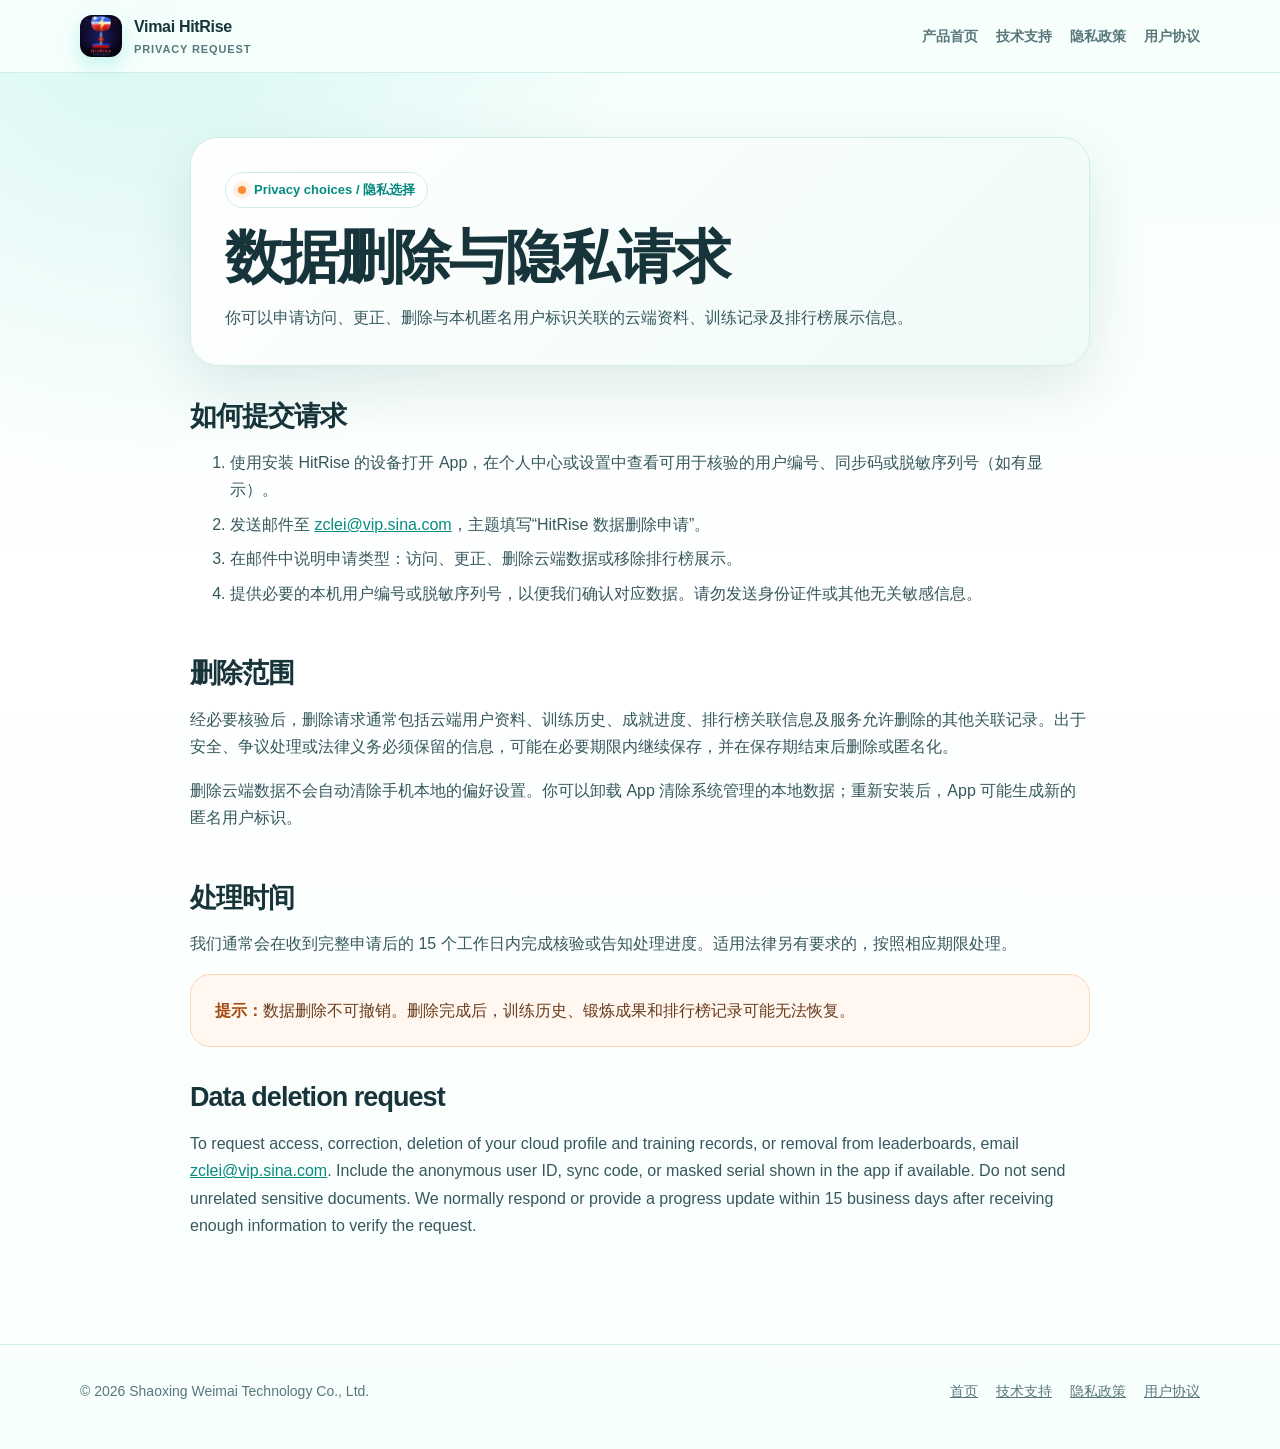
==== docs/data-deletion.html @ 072f4d4e "Prepare iOS App Store submission" ====
<!doctype html>
<html lang="zh-CN">
<head>
  <meta charset="utf-8">
  <meta name="viewport" content="width=device-width, initial-scale=1">
  <meta name="description" content="申请访问、更正或删除 Vimai HitRise 云端用户资料和训练数据。">
  <meta name="theme-color" content="#10bdaa">
  <title>数据删除与隐私请求｜Vimai HitRise</title>
  <link rel="icon" href="./assets/app-icon.png">
  <link rel="stylesheet" href="./assets/site.css">
</head>
<body>
  <header class="site-header">
    <div class="shell">
      <a class="brand" href="./"><img src="./assets/app-icon.png" alt="Vimai HitRise 图标"><span>Vimai HitRise<small>Privacy Request</small></span></a>
      <nav class="nav" aria-label="主导航"><a href="./">产品首页</a><a href="./support.html">技术支持</a><a href="./privacy.html">隐私政策</a><a href="./terms.html">用户协议</a></nav>
    </div>
  </header>

  <main class="article">
    <header class="article-header">
      <span class="eyebrow">Privacy choices / 隐私选择</span>
      <h1>数据删除与隐私请求</h1>
      <p>你可以申请访问、更正、删除与本机匿名用户标识关联的云端资料、训练记录及排行榜展示信息。</p>
    </header>

    <section>
      <h2>如何提交请求</h2>
      <ol>
        <li>使用安装 HitRise 的设备打开 App，在个人中心或设置中查看可用于核验的用户编号、同步码或脱敏序列号（如有显示）。</li>
        <li>发送邮件至 <a href="mailto:zclei@vip.sina.com?subject=HitRise%20数据删除申请">zclei@vip.sina.com</a>，主题填写“HitRise 数据删除申请”。</li>
        <li>在邮件中说明申请类型：访问、更正、删除云端数据或移除排行榜展示。</li>
        <li>提供必要的本机用户编号或脱敏序列号，以便我们确认对应数据。请勿发送身份证件或其他无关敏感信息。</li>
      </ol>
    </section>

    <section>
      <h2>删除范围</h2>
      <p>经必要核验后，删除请求通常包括云端用户资料、训练历史、成就进度、排行榜关联信息及服务允许删除的其他关联记录。出于安全、争议处理或法律义务必须保留的信息，可能在必要期限内继续保存，并在保存期结束后删除或匿名化。</p>
      <p>删除云端数据不会自动清除手机本地的偏好设置。你可以卸载 App 清除系统管理的本地数据；重新安装后，App 可能生成新的匿名用户标识。</p>
    </section>

    <section>
      <h2>处理时间</h2>
      <p>我们通常会在收到完整申请后的 15 个工作日内完成核验或告知处理进度。适用法律另有要求的，按照相应期限处理。</p>
      <div class="notice"><strong>提示：</strong>数据删除不可撤销。删除完成后，训练历史、锻炼成果和排行榜记录可能无法恢复。</div>
    </section>

    <section lang="en">
      <h2>Data deletion request</h2>
      <p>To request access, correction, deletion of your cloud profile and training records, or removal from leaderboards, email <a href="mailto:zclei@vip.sina.com?subject=HitRise%20Data%20Deletion%20Request">zclei@vip.sina.com</a>. Include the anonymous user ID, sync code, or masked serial shown in the app if available. Do not send unrelated sensitive documents. We normally respond or provide a progress update within 15 business days after receiving enough information to verify the request.</p>
    </section>
  </main>

  <footer class="site-footer"><div class="shell footer-grid"><div>© 2026 Shaoxing Weimai Technology Co., Ltd.</div><div class="footer-links"><a href="./">首页</a><a href="./support.html">技术支持</a><a href="./privacy.html">隐私政策</a><a href="./terms.html">用户协议</a></div></div></footer>
</body>
</html>
---- docs/assets/site.css ----
:root {
  color-scheme: light;
  --ink: #17343b;
  --muted: #58777b;
  --soft: #effbf8;
  --paper: #f8fffd;
  --panel: #ffffff;
  --line: #cceee7;
  --brand: #10bdaa;
  --brand-dark: #078b80;
  --hot: #ff8a32;
  --navy: #092833;
  --shadow: 0 22px 60px rgba(18, 92, 84, 0.12);
}

* { box-sizing: border-box; }

html { scroll-behavior: smooth; }

body {
  margin: 0;
  font-family: -apple-system, BlinkMacSystemFont, "SF Pro Display", "Segoe UI", "PingFang SC", "Microsoft YaHei", sans-serif;
  color: var(--ink);
  background:
    radial-gradient(circle at 12% 0%, rgba(16, 189, 170, 0.13), transparent 30rem),
    linear-gradient(180deg, #f4fffc 0%, #ffffff 42%, #f7fffd 100%);
  line-height: 1.72;
}

a { color: var(--brand-dark); }
a:hover { color: var(--hot); }

.shell {
  width: min(1120px, calc(100% - 36px));
  margin: 0 auto;
}

.site-header {
  position: sticky;
  top: 0;
  z-index: 20;
  background: rgba(248, 255, 253, 0.88);
  border-bottom: 1px solid rgba(204, 238, 231, 0.9);
  backdrop-filter: blur(18px);
}

.site-header .shell {
  min-height: 72px;
  display: flex;
  align-items: center;
  justify-content: space-between;
  gap: 24px;
}

.brand {
  display: inline-flex;
  align-items: center;
  gap: 12px;
  color: var(--ink);
  text-decoration: none;
  font-weight: 900;
  letter-spacing: -0.02em;
}

.brand img {
  width: 42px;
  height: 42px;
  border-radius: 12px;
  box-shadow: 0 8px 18px rgba(16, 189, 170, 0.2);
}

.brand small {
  display: block;
  color: var(--muted);
  font-size: 11px;
  font-weight: 700;
  letter-spacing: 0.08em;
  text-transform: uppercase;
}

.nav {
  display: flex;
  align-items: center;
  gap: 18px;
  font-size: 14px;
  font-weight: 750;
}

.nav a { color: var(--muted); text-decoration: none; }
.nav a[aria-current="page"], .nav a:hover { color: var(--brand-dark); }

.hero {
  position: relative;
  overflow: hidden;
  padding: 92px 0 72px;
}

.hero::after {
  content: "";
  position: absolute;
  width: 440px;
  height: 440px;
  right: -180px;
  top: -160px;
  border: 70px solid rgba(255, 138, 50, 0.08);
  border-radius: 50%;
}

.hero-grid {
  position: relative;
  z-index: 1;
  display: grid;
  grid-template-columns: minmax(0, 1.2fr) minmax(320px, 0.8fr);
  gap: 64px;
  align-items: center;
}

.eyebrow {
  display: inline-flex;
  align-items: center;
  gap: 8px;
  padding: 6px 12px;
  border: 1px solid var(--line);
  border-radius: 999px;
  background: rgba(255,255,255,0.84);
  color: var(--brand-dark);
  font-size: 13px;
  font-weight: 850;
}

.eyebrow::before {
  content: "";
  width: 8px;
  height: 8px;
  border-radius: 50%;
  background: var(--hot);
  box-shadow: 0 0 0 5px rgba(255, 138, 50, 0.12);
}

h1, h2, h3 { line-height: 1.2; letter-spacing: -0.035em; }

h1 {
  max-width: 760px;
  margin: 22px 0 18px;
  font-size: clamp(44px, 7vw, 78px);
}

.gradient-text {
  background: linear-gradient(110deg, var(--brand-dark), var(--brand), var(--hot));
  -webkit-background-clip: text;
  color: transparent;
}

.lead {
  max-width: 720px;
  margin: 0;
  color: var(--muted);
  font-size: clamp(17px, 2.2vw, 21px);
}

.actions {
  display: flex;
  flex-wrap: wrap;
  gap: 12px;
  margin-top: 30px;
}

.button {
  display: inline-flex;
  align-items: center;
  justify-content: center;
  min-height: 48px;
  padding: 0 20px;
  border: 1px solid var(--line);
  border-radius: 15px;
  background: var(--panel);
  color: var(--ink);
  text-decoration: none;
  font-weight: 850;
  box-shadow: 0 10px 24px rgba(10, 86, 78, 0.08);
}

.button.primary {
  border-color: var(--brand);
  color: white;
  background: linear-gradient(135deg, var(--brand), var(--brand-dark));
}

.device-card {
  position: relative;
  min-height: 390px;
  padding: 28px;
  border: 1px solid rgba(255,255,255,0.14);
  border-radius: 34px;
  color: white;
  background:
    radial-gradient(circle at 80% 10%, rgba(255, 138, 50, 0.45), transparent 180px),
    linear-gradient(145deg, #123e47, #071e29 72%);
  box-shadow: 0 36px 80px rgba(7, 30, 41, 0.28);
}

.device-card::after {
  content: "";
  position: absolute;
  inset: 20% 16% 12%;
  border: 1px solid rgba(102, 245, 225, 0.35);
  border-radius: 50%;
  box-shadow: 0 0 0 38px rgba(16, 189, 170, 0.08), 0 0 0 78px rgba(16, 189, 170, 0.04);
}

.device-card > * { position: relative; z-index: 1; }

.device-label {
  color: #9deee3;
  font-size: 12px;
  font-weight: 850;
  letter-spacing: 0.12em;
  text-transform: uppercase;
}

.device-card strong {
  display: block;
  margin-top: 6px;
  font-size: 27px;
}

.live-stats {
  position: absolute;
  left: 28px;
  right: 28px;
  bottom: 28px;
  display: grid;
  grid-template-columns: repeat(3, 1fr);
  gap: 10px;
}

.live-stats div {
  padding: 13px;
  border: 1px solid rgba(255,255,255,0.12);
  border-radius: 16px;
  background: rgba(255,255,255,0.08);
  backdrop-filter: blur(8px);
}

.live-stats span { display: block; color: #a9c6cb; font-size: 11px; }
.live-stats b { font-size: 20px; }

.section { padding: 72px 0; }
.section.soft { background: rgba(232, 255, 248, 0.55); border-block: 1px solid var(--line); }

.section-heading { max-width: 720px; margin-bottom: 32px; }
.section-heading h2 { margin: 0 0 12px; font-size: clamp(32px, 5vw, 48px); }
.section-heading p { margin: 0; color: var(--muted); font-size: 17px; }

.grid-3 {
  display: grid;
  grid-template-columns: repeat(3, 1fr);
  gap: 18px;
}

.card {
  padding: 24px;
  border: 1px solid var(--line);
  border-radius: 24px;
  background: rgba(255,255,255,0.92);
  box-shadow: var(--shadow);
}

.card h3 { margin: 12px 0 8px; font-size: 21px; }
.card p { margin: 0; color: var(--muted); }

.icon-box {
  display: grid;
  place-items: center;
  width: 46px;
  height: 46px;
  border-radius: 15px;
  background: var(--soft);
  color: var(--brand-dark);
  font-size: 23px;
}

.steps { counter-reset: steps; }
.steps .card { position: relative; padding-top: 70px; }
.steps .card::before {
  counter-increment: steps;
  content: "0" counter(steps);
  position: absolute;
  top: 22px;
  left: 24px;
  color: var(--brand);
  font-size: 26px;
  font-weight: 950;
}

.notice {
  padding: 22px 24px;
  border: 1px solid #ffd5b6;
  border-radius: 20px;
  background: #fff7f0;
  color: #6a3b1b;
}

.notice strong { color: #a34b0d; }

.cta {
  display: flex;
  align-items: center;
  justify-content: space-between;
  gap: 28px;
  padding: 36px;
  border-radius: 28px;
  color: white;
  background: linear-gradient(135deg, var(--navy), #0b4f56);
  box-shadow: 0 28px 70px rgba(7, 30, 41, 0.2);
}

.cta h2 { margin: 0 0 8px; font-size: 31px; }
.cta p { margin: 0; color: #b8d7da; }

.article {
  width: min(900px, calc(100% - 36px));
  margin: 0 auto;
  padding: 64px 0 88px;
}

.article-header {
  padding: 34px;
  border: 1px solid var(--line);
  border-radius: 28px;
  background: linear-gradient(135deg, #ffffff, var(--soft));
  box-shadow: var(--shadow);
}

.article-header h1 { margin: 14px 0 12px; font-size: clamp(36px, 7vw, 58px); }
.article-header p { margin: 0; color: var(--muted); }

.article section { padding-top: 34px; scroll-margin-top: 88px; }
.article h2 { margin: 0 0 14px; font-size: 27px; }
.article h3 { margin: 24px 0 8px; font-size: 19px; }
.article p, .article li { color: #36585d; }
.article li + li { margin-top: 7px; }

.meta-row {
  display: flex;
  flex-wrap: wrap;
  gap: 8px 18px;
  color: var(--muted);
  font-size: 14px;
  font-weight: 700;
}

.toc {
  display: flex;
  flex-wrap: wrap;
  gap: 8px;
  margin-top: 20px;
}

.toc a {
  padding: 6px 11px;
  border: 1px solid var(--line);
  border-radius: 999px;
  background: white;
  text-decoration: none;
  font-size: 13px;
  font-weight: 750;
}

.support-grid {
  display: grid;
  grid-template-columns: repeat(2, 1fr);
  gap: 16px;
}

.support-grid .card { box-shadow: none; }

.contact-box {
  display: flex;
  flex-wrap: wrap;
  gap: 10px 24px;
  align-items: center;
  padding: 22px;
  border: 1px solid var(--line);
  border-radius: 20px;
  background: var(--soft);
}

.site-footer {
  border-top: 1px solid var(--line);
  padding: 34px 0 46px;
  color: var(--muted);
  font-size: 14px;
}

.footer-grid {
  display: flex;
  justify-content: space-between;
  gap: 24px;
  align-items: flex-start;
}

.footer-links { display: flex; flex-wrap: wrap; gap: 12px 18px; }
.footer-links a { color: var(--muted); }

@media (max-width: 820px) {
  .nav { display: none; }
  .hero { padding-top: 64px; }
  .hero-grid { grid-template-columns: 1fr; gap: 38px; }
  .device-card { min-height: 330px; }
  .grid-3, .support-grid { grid-template-columns: 1fr; }
  .cta, .footer-grid { align-items: flex-start; flex-direction: column; }
}

@media (max-width: 480px) {
  .shell, .article { width: min(100% - 24px, 1120px); }
  .site-header .shell { min-height: 64px; }
  .brand img { width: 38px; height: 38px; }
  .brand small { display: none; }
  .hero { padding: 48px 0 56px; }
  h1 { font-size: 42px; }
  .device-card { min-height: 300px; padding: 22px; }
  .live-stats { left: 18px; right: 18px; bottom: 18px; }
  .live-stats div { padding: 10px; }
  .live-stats b { font-size: 17px; }
  .section { padding: 54px 0; }
  .card, .article-header { border-radius: 20px; }
  .article-header { padding: 25px; }
  .cta { padding: 26px; }
}

@media (prefers-reduced-motion: reduce) {
  html { scroll-behavior: auto; }
}
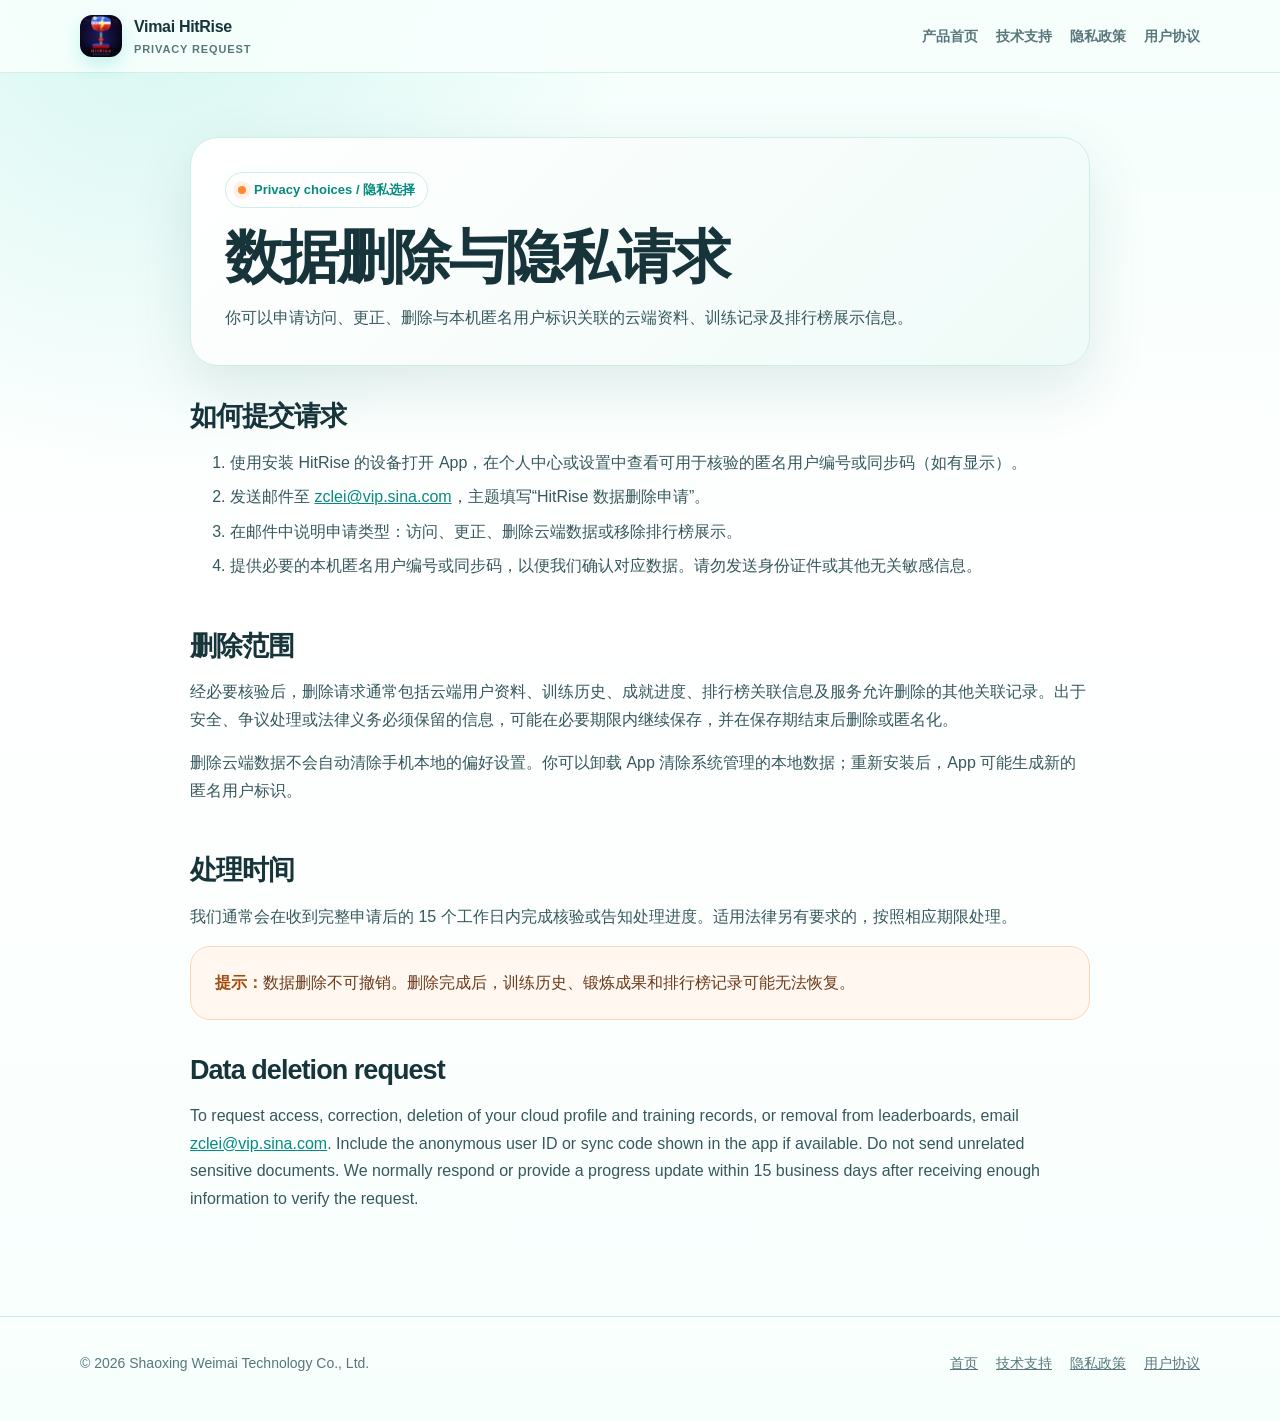
==== commit 3b492ca3: "Apply HitRise September requirements" ====
--- a/docs/data-deletion.html
+++ b/docs/data-deletion.html
@@ -27,10 +27,10 @@
     <section>
       <h2>如何提交请求</h2>
       <ol>
-        <li>使用安装 HitRise 的设备打开 App，在个人中心或设置中查看可用于核验的用户编号、同步码或脱敏序列号（如有显示）。</li>
+        <li>使用安装 HitRise 的设备打开 App，在个人中心或设置中查看可用于核验的匿名用户编号或同步码（如有显示）。</li>
         <li>发送邮件至 <a href="mailto:zclei@vip.sina.com?subject=HitRise%20数据删除申请">zclei@vip.sina.com</a>，主题填写“HitRise 数据删除申请”。</li>
         <li>在邮件中说明申请类型：访问、更正、删除云端数据或移除排行榜展示。</li>
-        <li>提供必要的本机用户编号或脱敏序列号，以便我们确认对应数据。请勿发送身份证件或其他无关敏感信息。</li>
+        <li>提供必要的本机匿名用户编号或同步码，以便我们确认对应数据。请勿发送身份证件或其他无关敏感信息。</li>
       </ol>
     </section>
 
@@ -48,7 +48,7 @@
 
     <section lang="en">
       <h2>Data deletion request</h2>
-      <p>To request access, correction, deletion of your cloud profile and training records, or removal from leaderboards, email <a href="mailto:zclei@vip.sina.com?subject=HitRise%20Data%20Deletion%20Request">zclei@vip.sina.com</a>. Include the anonymous user ID, sync code, or masked serial shown in the app if available. Do not send unrelated sensitive documents. We normally respond or provide a progress update within 15 business days after receiving enough information to verify the request.</p>
+      <p>To request access, correction, deletion of your cloud profile and training records, or removal from leaderboards, email <a href="mailto:zclei@vip.sina.com?subject=HitRise%20Data%20Deletion%20Request">zclei@vip.sina.com</a>. Include the anonymous user ID or sync code shown in the app if available. Do not send unrelated sensitive documents. We normally respond or provide a progress update within 15 business days after receiving enough information to verify the request.</p>
     </section>
   </main>
 
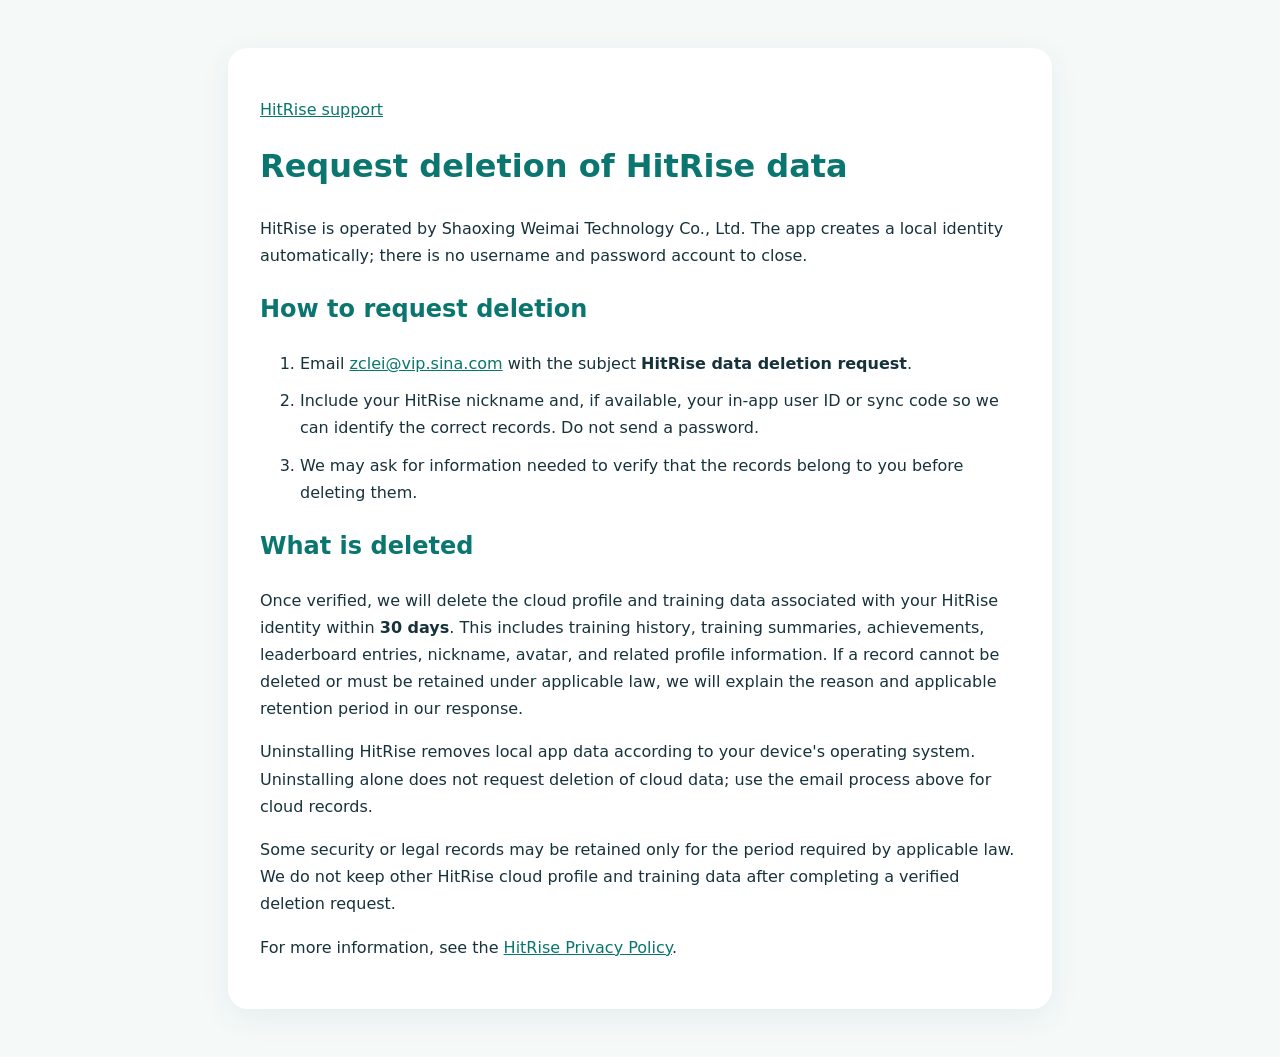
==== commit 7ab897fa: "Add public HitRise privacy and data deletion pages" ====
--- a/docs/data-deletion.html
+++ b/docs/data-deletion.html
@@ -1,57 +1,29 @@
 <!doctype html>
-<html lang="zh-CN">
+<html lang="en">
 <head>
   <meta charset="utf-8">
   <meta name="viewport" content="width=device-width, initial-scale=1">
-  <meta name="description" content="申请访问、更正或删除 Vimai HitRise 云端用户资料和训练数据。">
-  <meta name="theme-color" content="#10bdaa">
-  <title>数据删除与隐私请求｜Vimai HitRise</title>
-  <link rel="icon" href="./assets/app-icon.png">
-  <link rel="stylesheet" href="./assets/site.css">
+  <title>Request data deletion — HitRise</title>
+  <style>
+    body{font:16px/1.7 system-ui,-apple-system,"Segoe UI",sans-serif;color:#17323b;background:#f5faf9;margin:0}
+    main{max-width:760px;margin:48px auto;padding:32px;background:#fff;border-radius:20px;box-shadow:0 8px 32px #153e4112}
+    h1,h2{color:#0b766f}h1{margin-top:0}a{color:#08766e}li{margin:10px 0}
+  </style>
 </head>
-<body>
-  <header class="site-header">
-    <div class="shell">
-      <a class="brand" href="./"><img src="./assets/app-icon.png" alt="Vimai HitRise 图标"><span>Vimai HitRise<small>Privacy Request</small></span></a>
-      <nav class="nav" aria-label="主导航"><a href="./">产品首页</a><a href="./support.html">技术支持</a><a href="./privacy.html">隐私政策</a><a href="./terms.html">用户协议</a></nav>
-    </div>
-  </header>
-
-  <main class="article">
-    <header class="article-header">
-      <span class="eyebrow">Privacy choices / 隐私选择</span>
-      <h1>数据删除与隐私请求</h1>
-      <p>你可以申请访问、更正、删除与本机匿名用户标识关联的云端资料、训练记录及排行榜展示信息。</p>
-    </header>
-
-    <section>
-      <h2>如何提交请求</h2>
-      <ol>
-        <li>使用安装 HitRise 的设备打开 App，在个人中心或设置中查看可用于核验的匿名用户编号或同步码（如有显示）。</li>
-        <li>发送邮件至 <a href="mailto:zclei@vip.sina.com?subject=HitRise%20数据删除申请">zclei@vip.sina.com</a>，主题填写“HitRise 数据删除申请”。</li>
-        <li>在邮件中说明申请类型：访问、更正、删除云端数据或移除排行榜展示。</li>
-        <li>提供必要的本机匿名用户编号或同步码，以便我们确认对应数据。请勿发送身份证件或其他无关敏感信息。</li>
-      </ol>
-    </section>
-
-    <section>
-      <h2>删除范围</h2>
-      <p>经必要核验后，删除请求通常包括云端用户资料、训练历史、成就进度、排行榜关联信息及服务允许删除的其他关联记录。出于安全、争议处理或法律义务必须保留的信息，可能在必要期限内继续保存，并在保存期结束后删除或匿名化。</p>
-      <p>删除云端数据不会自动清除手机本地的偏好设置。你可以卸载 App 清除系统管理的本地数据；重新安装后，App 可能生成新的匿名用户标识。</p>
-    </section>
-
-    <section>
-      <h2>处理时间</h2>
-      <p>我们通常会在收到完整申请后的 15 个工作日内完成核验或告知处理进度。适用法律另有要求的，按照相应期限处理。</p>
-      <div class="notice"><strong>提示：</strong>数据删除不可撤销。删除完成后，训练历史、锻炼成果和排行榜记录可能无法恢复。</div>
-    </section>
-
-    <section lang="en">
-      <h2>Data deletion request</h2>
-      <p>To request access, correction, deletion of your cloud profile and training records, or removal from leaderboards, email <a href="mailto:zclei@vip.sina.com?subject=HitRise%20Data%20Deletion%20Request">zclei@vip.sina.com</a>. Include the anonymous user ID or sync code shown in the app if available. Do not send unrelated sensitive documents. We normally respond or provide a progress update within 15 business days after receiving enough information to verify the request.</p>
-    </section>
-  </main>
-
-  <footer class="site-footer"><div class="shell footer-grid"><div>© 2026 Shaoxing Weimai Technology Co., Ltd.</div><div class="footer-links"><a href="./">首页</a><a href="./support.html">技术支持</a><a href="./privacy.html">隐私政策</a><a href="./terms.html">用户协议</a></div></div></footer>
-</body>
+<body><main>
+  <p><a href="index.html">HitRise support</a></p>
+  <h1>Request deletion of HitRise data</h1>
+  <p>HitRise is operated by Shaoxing Weimai Technology Co., Ltd. The app creates a local identity automatically; there is no username and password account to close.</p>
+  <h2>How to request deletion</h2>
+  <ol>
+    <li>Email <a href="mailto:zclei@vip.sina.com?subject=HitRise%20data%20deletion%20request">zclei@vip.sina.com</a> with the subject <strong>HitRise data deletion request</strong>.</li>
+    <li>Include your HitRise nickname and, if available, your in-app user ID or sync code so we can identify the correct records. Do not send a password.</li>
+    <li>We may ask for information needed to verify that the records belong to you before deleting them.</li>
+  </ol>
+  <h2>What is deleted</h2>
+  <p>Once verified, we will delete the cloud profile and training data associated with your HitRise identity within <strong>30 days</strong>. This includes training history, training summaries, achievements, leaderboard entries, nickname, avatar, and related profile information. If a record cannot be deleted or must be retained under applicable law, we will explain the reason and applicable retention period in our response.</p>
+  <p>Uninstalling HitRise removes local app data according to your device's operating system. Uninstalling alone does not request deletion of cloud data; use the email process above for cloud records.</p>
+  <p>Some security or legal records may be retained only for the period required by applicable law. We do not keep other HitRise cloud profile and training data after completing a verified deletion request.</p>
+  <p>For more information, see the <a href="privacy.html">HitRise Privacy Policy</a>.</p>
+</main></body>
 </html>
